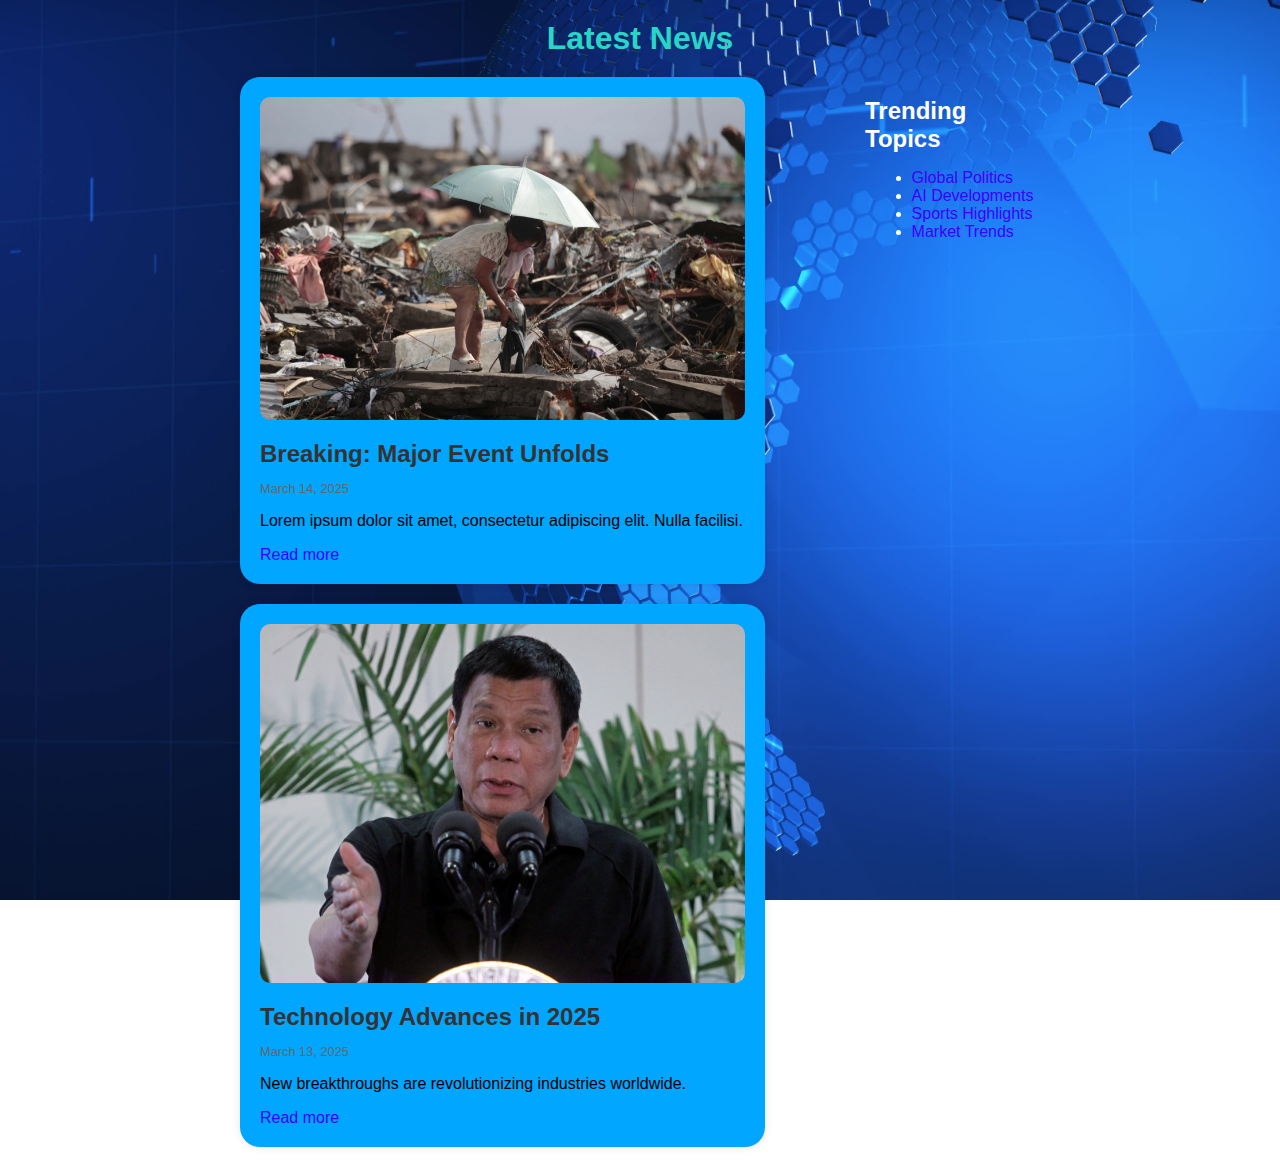
==== item-1/item1-newsfeed.html @ cd68d9e0 "item number 1 finished" ====
<!DOCTYPE html>
<html lang="en">
    <head>
        <meta charset="UTF-8" />
        <meta name="viewport" content="width=device-width, initial-scale=1.0" />
        <title>Newsfeed</title>
        <link rel="stylesheet" href="styles.css" />
    </head>
    <body>
        <header>
            <h1>Latest News</h1>
        </header>

        <main class="news-container">
            <section class="newsfeed">
                <article class="news-card">
                    <img src="news1.jpg" alt="News headline image" />
                    <div class="news-content">
                        <h2>Breaking: Major Event Unfolds</h2>
                        <p class="date">March 14, 2025</p>
                        <p>
                            Lorem ipsum dolor sit amet, consectetur adipiscing
                            elit. Nulla facilisi.
                        </p>
                        <a class="link" href="#">Read more</a>
                    </div>
                </article>

                <article class="news-card">
                    <img src="news2.jpg" alt="News headline image" />
                    <div class="news-content">
                        <h2>Technology Advances in 2025</h2>
                        <p class="date">March 13, 2025</p>
                        <p>
                            New breakthroughs are revolutionizing industries
                            worldwide.
                        </p>
                        <a class="link" href="#">Read more</a>
                    </div>
                </article>
            </section>

            <aside class="sidebar">
                <h2 class="sidebar-title">Trending Topics</h2>
                <ul>
                    <li><a class="link" href="#">Global Politics</a></li>
                    <li><a class="link" href="#">AI Developments</a></li>
                    <li><a class="link" href="#">Sports Highlights</a></li>
                    <li><a class="link" href="#">Market Trends</a></li>
                </ul>
            </aside>
        </main>
    </body>
</html>
---- item-1/styles.css ----
body {
    display: flex;
    flex-direction: column;
    align-items: center;
    font-family: Arial, sans-serif;
    margin: 0;
    padding: 0;
    background-image: url("3d-world-news-background-loop-free-video.jpg");
    background-size: cover;
    background-repeat: no-repeat;
    background-attachment: fixed;
    background-position: center;
}

h1 {
    margin: 0;
    color: #28d6c7;
    font-weight: bolder;
    text-align: center;
    margin-top: 20px;
    margin-bottom: 20px;
}

h2 {
    margin: 0;
    color: #333;
    font-weight: bolder;
}

.news-card {
    display: flex;
    flex-direction: column;
    background-color: #00a6ff;
    box-shadow: 0 0 10px 0 rgba(0, 0, 0, 0.1);
    padding: 20px;
    border-radius: 20px;
    margin-bottom: 20px;
    transition: box-shadow 0.3s;
}

.news-card:hover {
    box-shadow: 0 0 10px 1px rgb(0, 0, 0);
}

.link {
    text-decoration: none;
    color: #3c00ff;
}

.link:hover {
    text-decoration: underline;
    color: #4dff00;
}

.news-card img {
    width: 100%;
    height: 100%;
    object-fit: cover;
    border-radius: 10px;
    margin-bottom: 20px;
}

@media (min-width: 600px) {
    .news-container {
        display: flex;
        flex-direction: column;
        align-items: flex-start;
    }
}

@media (min-width: 800px) {
    .news-container {
        max-width: 800px;
        display: grid;
        grid-template-columns: minmax(300px, 3fr) minmax(0, 1fr); 
        column-gap: 100px;
    }
}

.date {
    font-size: 0.8em;
    color: #666;
}

.sidebar {
    display: flex;
    flex-direction: column;
    align-items: center;
    margin-top: 20px;
    color: #ffffff;
}

.sidebar-title {
    color: #ffffff;
}
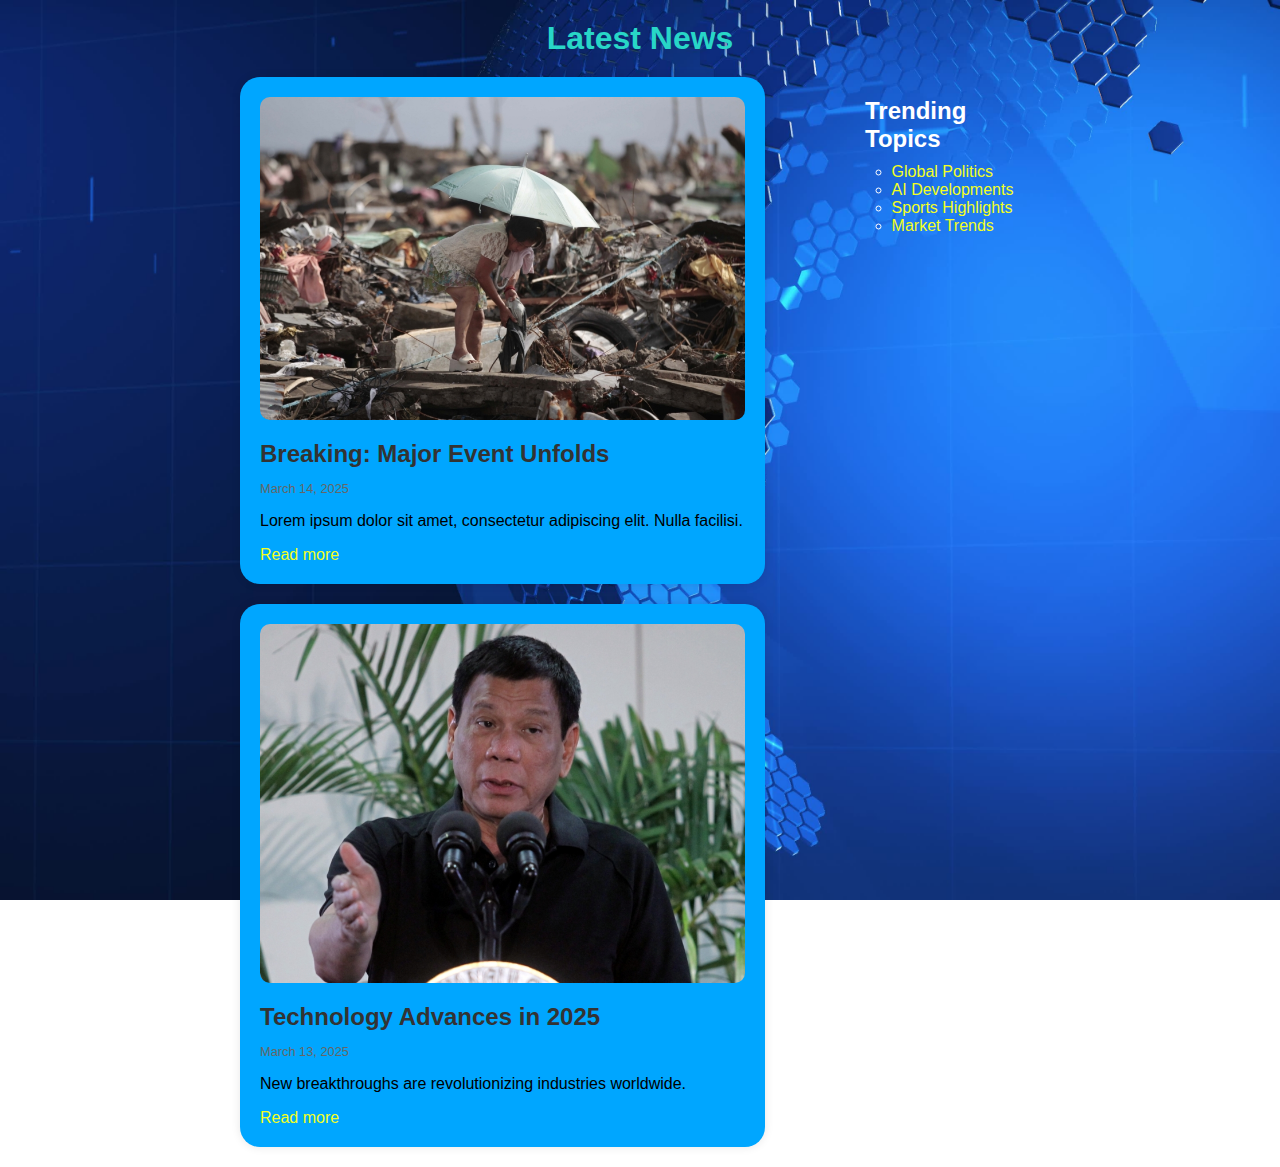
==== commit b403c1d2: "final item-1 design changes (color)" ====
--- a/item-1/item1-newsfeed.html
+++ b/item-1/item1-newsfeed.html
@@ -42,7 +42,7 @@
 
             <aside class="sidebar">
                 <h2 class="sidebar-title">Trending Topics</h2>
-                <ul>
+                <ul class="sidebar-list">
                     <li><a class="link" href="#">Global Politics</a></li>
                     <li><a class="link" href="#">AI Developments</a></li>
                     <li><a class="link" href="#">Sports Highlights</a></li>
--- a/item-1/styles.css
+++ b/item-1/styles.css
@@ -42,9 +42,15 @@
     box-shadow: 0 0 10px 1px rgb(0, 0, 0);
 }
 
+.sidebar-list {
+    list-style-type:circle;
+    margin: 0;
+    padding: 10px;
+}
+
 .link {
     text-decoration: none;
-    color: #3c00ff;
+    color: #f4ff22;
 }
 
 .link:hover {
@@ -92,4 +98,4 @@
 
 .sidebar-title {
     color: #ffffff;
-}+}
